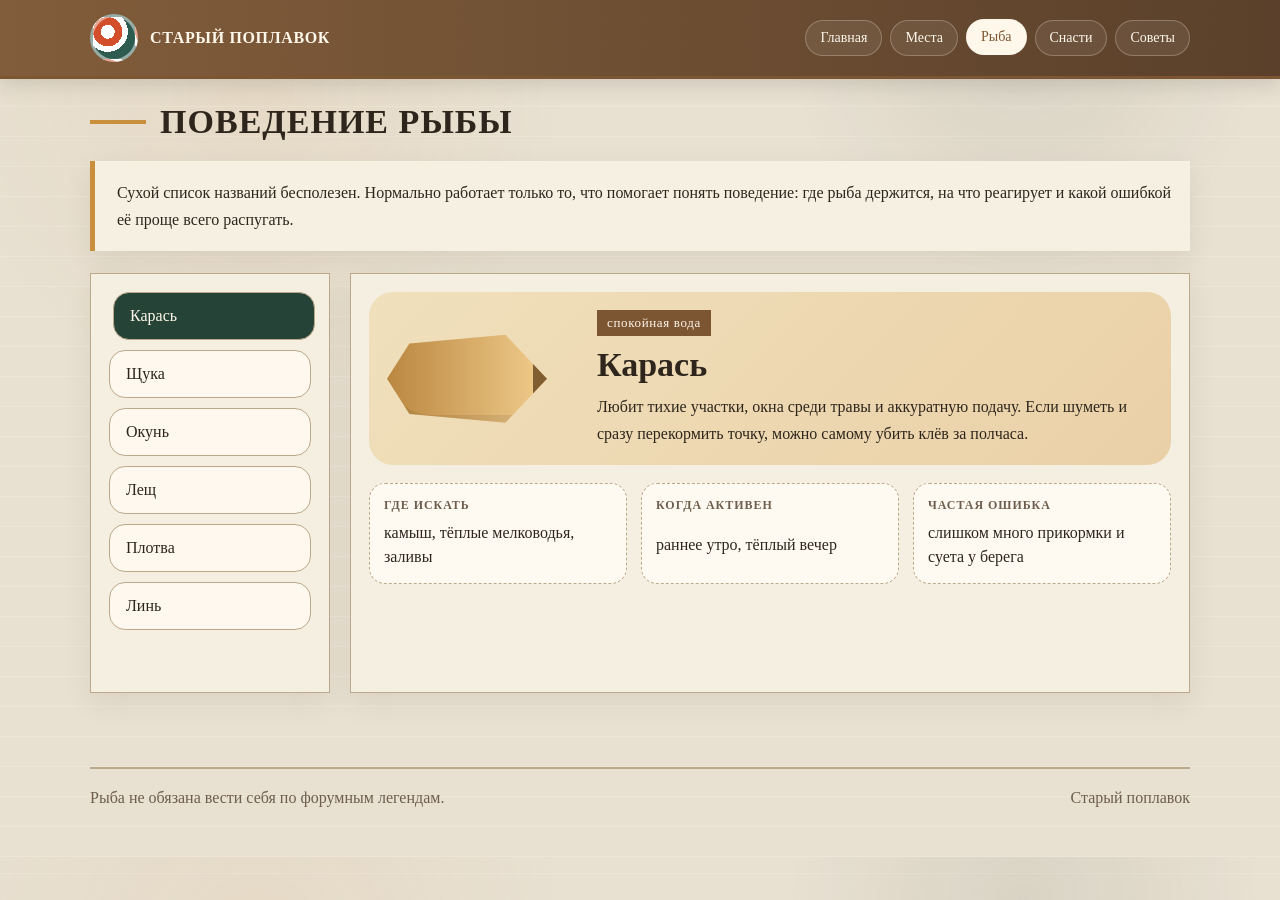
==== fish.html @ b64a4b58 "Add files via upload" ====
<!doctype html>
<html lang="ru">
<head>
  <meta charset="UTF-8">
  <meta name="viewport" content="width=device-width, initial-scale=1.0">
  <title>Рыба</title>
  <link rel="stylesheet" href="styles.css">
</head>
<body>
  <header class="topbar">
    <div class="container topbar-inner">
      <div class="brand"><div class="brand-badge"></div><div>Старый поплавок</div></div>
      <nav class="nav">
        <a href="index.html">Главная</a>
        <a href="spots.html">Места</a>
        <a class="active" href="fish.html">Рыба</a>
        <a href="gear.html">Снасти</a>
        <a href="tips.html">Советы</a>
      </nav>
    </div>
  </header>

  <main class="section">
    <div class="container">
      <div class="section-title"><span></span><h2>Поведение рыбы</h2></div>
      <div class="note">Сухой список названий бесполезен. Нормально работает только то, что помогает понять поведение: где рыба держится, на что реагирует и какой ошибкой её проще всего распугать.</div>

      <div class="fish-layout">
        <aside class="fish-menu card">
          <button class="fish-tab active" data-fish="karas" type="button">Карась</button>
          <button class="fish-tab" data-fish="pike" type="button">Щука</button>
          <button class="fish-tab" data-fish="okun" type="button">Окунь</button>
          <button class="fish-tab" data-fish="lesh" type="button">Лещ</button>
          <button class="fish-tab" data-fish="plotva" type="button">Плотва</button>
          <button class="fish-tab" data-fish="lin" type="button">Линь</button>
        </aside>

        <section class="fish-stage card">
          <div class="fish-view active" id="karas">
            <div class="fish-banner warm">
              <div class="fish-silhouette"></div>
              <div>
                <div class="ribbon">спокойная вода</div>
                <h3>Карась</h3>
                <p>Любит тихие участки, окна среди травы и аккуратную подачу. Если шуметь и сразу перекормить точку, можно самому убить клёв за полчаса.</p>
              </div>
            </div>
            <div class="fish-facts">
              <div><strong>Где искать</strong><span>камыш, тёплые мелководья, заливы</span></div>
              <div><strong>Когда активен</strong><span>раннее утро, тёплый вечер</span></div>
              <div><strong>Частая ошибка</strong><span>слишком много прикормки и суета у берега</span></div>
            </div>
          </div>

          <div class="fish-view" id="pike">
            <div class="fish-banner cool">
              <div class="fish-silhouette pike"></div>
              <div>
                <div class="ribbon">укрытие и атака</div>
                <h3>Щука</h3>
                <p>Не любит бессмысленные забросы в пустоту. Её точки — коряги, окна в траве, кромка камыша, резкий перепад глубины и короткая возможность для броска.</p>
              </div>
            </div>
            <div class="fish-facts">
              <div><strong>Где искать</strong><span>укрытия, свалы, травяные карманы</span></div>
              <div><strong>Когда активна</strong><span>утро, пасмурная погода, вечер</span></div>
              <div><strong>Частая ошибка</strong><span>монотонная проводка без понимания рельефа</span></div>
            </div>
          </div>

          <div class="fish-view" id="okun">
            <div class="fish-banner gold">
              <div class="fish-silhouette okun"></div>
              <div>
                <div class="ribbon">стайная рыба</div>
                <h3>Окунь</h3>
                <p>Часто выдаёт себя движением малька и всплесками. Может включиться резко, дать серию поклёвок и так же быстро исчезнуть, если тормозить с подачей.</p>
              </div>
            </div>
            <div class="fish-facts">
              <div><strong>Где искать</strong><span>бровки, мелкий хищный коридор, мостки</span></div>
              <div><strong>Когда активен</strong><span>весь день, если есть кормовой движ</span></div>
              <div><strong>Частая ошибка</strong><span>слишком крупная приманка и долгий поиск одной точкой</span></div>
            </div>
          </div>

          <div class="fish-view" id="lesh">
            <div class="fish-banner mist">
              <div class="fish-silhouette lesh"></div>
              <div>
                <div class="ribbon">стабильная точка</div>
                <h3>Лещ</h3>
                <p>Нуждается в темпе и терпении. Если место выбрано нормально, он любит размеренную работу, а не бесконечную смену дистанции и оснастки.</p>
              </div>
            </div>
            <div class="fish-facts">
              <div><strong>Где искать</strong><span>русло, глубина, выход с бровки</span></div>
              <div><strong>Когда активен</strong><span>утренние часы и ближе к вечеру</span></div>
              <div><strong>Частая ошибка</strong><span>неровная подача и слишком ранняя смена точки</span></div>
            </div>
          </div>

          <div class="fish-view" id="plotva">
            <div class="fish-banner warm">
              <div class="fish-silhouette plotva"></div>
              <div>
                <div class="ribbon">быстрый отклик</div>
                <h3>Плотва</h3>
                <p>Часто спасает день, когда крупная рыба молчит. Но она хорошо чувствует смену ветра, давления и грубую оснастку, которую многие недооценивают.</p>
              </div>
            </div>
            <div class="fish-facts">
              <div><strong>Где искать</strong><span>умеренная глубина, течение у кромки</span></div>
              <div><strong>Когда активна</strong><span>утро и стабильная погода</span></div>
              <div><strong>Частая ошибка</strong><span>грубая снасть и игнорирование ветра</span></div>
            </div>
          </div>

          <div class="fish-view" id="lin">
            <div class="fish-banner cool">
              <div class="fish-silhouette lin"></div>
              <div>
                <div class="ribbon">тихая заросшая вода</div>
                <h3>Линь</h3>
                <p>Рыба для терпеливых. Любит тишину, траву и аккуратность. Там, где человек начинает нервничать и передёргивать снасть каждые две минуты, линя уже не будет.</p>
              </div>
            </div>
            <div class="fish-facts">
              <div><strong>Где искать</strong><span>заросшие заводи, мягкое дно, тишина</span></div>
              <div><strong>Когда активен</strong><span>тёплые тихие зори</span></div>
              <div><strong>Частая ошибка</strong><span>слишком частые перезабросы и шум на точке</span></div>
            </div>
          </div>
        </section>
      </div>
    </div>
  </main>

  <footer class="footer">
    <div class="container footer-box">
      <div>Рыба не обязана вести себя по форумным легендам.</div>
      <div>Старый поплавок</div>
    </div>
  </footer>

  <script src="script.js"></script>
</body>
</html>
---- styles.css ----
:root{
  --bg:#e8e0d1;
  --paper:#f6f0e3;
  --deep:#254336;
  --wood:#7c5633;
  --accent:#c98f3d;
  --line:#bca98a;
  --text:#2e261d;
  --muted:#6d5e4d;
  --light:#fff8ee;
}
*{box-sizing:border-box}
html{scroll-behavior:smooth}
body{
  margin:0;
  font-family:Georgia,"Times New Roman",serif;
  color:var(--text);
  background:
    radial-gradient(circle at 20% 10%,rgba(201,143,61,.08),transparent 24%),
    radial-gradient(circle at 80% 5%,rgba(37,67,54,.08),transparent 18%),
    repeating-linear-gradient(0deg,rgba(255,255,255,.16),rgba(255,255,255,.16) 1px,transparent 1px,transparent 30px),
    var(--bg);
}
body.modal-open{overflow:hidden}
a{color:inherit;text-decoration:none}
img{max-width:100%;display:block}
button{font:inherit}
.container{width:min(1100px,92%);margin:0 auto}

.topbar{
  border-bottom:3px solid var(--wood);
  background:linear-gradient(to right,rgba(124,86,51,.95),rgba(85,58,36,.96));
  color:#fff7ea;
  position:sticky;top:0;z-index:20;
  box-shadow:0 6px 20px rgba(0,0,0,.12)
}
.topbar-inner{display:flex;align-items:center;justify-content:space-between;gap:20px;padding:14px 0}
.brand{display:flex;align-items:center;gap:12px;font-weight:700;letter-spacing:.04em;text-transform:uppercase}
.brand-badge{
  width:48px;height:48px;border-radius:50%;
  background:radial-gradient(circle at 35% 35%,#fff 0 18%,#d34f2b 18% 38%,#fff 38% 52%,#2d5b4f 52%);
  border:3px solid rgba(255,255,255,.5);
  animation:bob 2.8s ease-in-out infinite
}
@keyframes bob{0%,100%{transform:translateY(0)}50%{transform:translateY(-4px)}}
.nav{display:flex;flex-wrap:wrap;gap:8px}
.nav a{
  padding:9px 14px;border:1px solid rgba(255,247,234,.25);background:rgba(255,255,255,.08);
  border-radius:999px;font-size:14px;transition:.25s
}
.nav a:hover,.nav a.active{background:#fff7ea;color:var(--wood);transform:translateY(-1px)}

.hero{padding:56px 0 26px}
.hero-card{
  background:linear-gradient(135deg,rgba(246,240,227,.94),rgba(238,229,214,.95));
  border:2px solid var(--line);
  box-shadow:0 18px 40px rgba(70,50,25,.12);
  display:grid;grid-template-columns:1.15fr .85fr;gap:22px;
  padding:26px;position:relative;overflow:hidden
}
.hero-card:after{
  content:"";position:absolute;right:-70px;top:-70px;width:220px;height:220px;border-radius:50%;
  background:radial-gradient(circle,rgba(37,67,54,.12),transparent 70%)
}
.hero h1{font-size:58px;line-height:.95;margin:0 0 16px;text-transform:uppercase;letter-spacing:.02em;max-width:10ch}
.hero p{font-size:18px;line-height:1.65;margin:0 0 18px;color:var(--muted);max-width:62ch}
.tag-row{display:flex;flex-wrap:wrap;gap:10px;margin:18px 0 22px}
.tag{padding:8px 12px;border:1px dashed var(--wood);background:#fffaf1;font-size:14px}
.button-row{display:flex;flex-wrap:wrap;gap:12px}
.btn{
  border:none;cursor:pointer;padding:12px 18px;font-size:15px;letter-spacing:.03em;
  background:var(--deep);color:#fef8ed;border-radius:999px;box-shadow:0 8px 18px rgba(37,67,54,.18);
  transition:.25s;position:relative;overflow:hidden
}
.btn.alt{background:var(--accent);color:#2d220f}
.btn:hover{transform:translateY(-2px) scale(1.01)}
.btn::after{
  content:"";position:absolute;inset:auto auto -40px -40px;width:80px;height:80px;border-radius:50%;
  background:rgba(255,255,255,.18);transition:.35s
}
.btn:hover::after{transform:scale(3)}

.hero-illustration{
  min-height:330px;border:2px solid var(--line);
  background:linear-gradient(to top,#2c5044 0 22%,#4e7a69 22% 44%,#89b0a8 44% 69%,#dbe5cf 69%);
  position:relative;overflow:hidden
}
.sun-glow{position:absolute;right:54px;top:28px;width:72px;height:72px;border-radius:50%;background:radial-gradient(circle,rgba(255,241,185,.95) 0 38%,rgba(255,241,185,.18) 38% 62%,transparent 62%)}
.hero-illustration .shore{position:absolute;bottom:72px;left:-10px;right:-10px;height:18px;background:#74512f;transform:skewX(-14deg)}
.hero-illustration .water{position:absolute;bottom:0;left:0;right:0;height:96px;background:repeating-linear-gradient(180deg,#406d60,#406d60 8px,#4a7d6e 8px,#4a7d6e 16px)}
.hero-illustration .man{position:absolute;bottom:85px;left:30%;width:70px;height:140px;background:linear-gradient(#31453e 0 35%,#c29a63 35% 52%,#31453e 52% 100%);clip-path:polygon(38% 0,62% 0,64% 20%,82% 45%,72% 100%,58% 100%,52% 66%,48% 100%,34% 100%,28% 45%,36% 20%)}
.hero-illustration .rod{position:absolute;bottom:188px;left:42%;width:170px;height:4px;background:#1d1710;transform:rotate(-24deg);transform-origin:left center}
.hero-illustration .line{position:absolute;left:71.5%;top:126px;width:2px;height:132px;background:rgba(255,255,255,.8);transform:rotate(6deg);transform-origin:top center}
.hero-illustration .float{position:absolute;left:72.5%;bottom:80px;width:14px;height:28px;border-radius:14px;background:linear-gradient(#fff 0 45%,#d64d2b 45%);box-shadow:0 0 0 4px rgba(255,255,255,.08)}
.ripples{position:absolute;border:2px solid rgba(255,255,255,.33);border-radius:50%;width:42px;height:12px;left:69.5%;bottom:72px;animation:ripple 2.8s ease-out infinite}
.r2{animation-delay:1.4s}
@keyframes ripple{0%{transform:scale(.8);opacity:.8}100%{transform:scale(1.8);opacity:0}}

.section{padding:24px 0 48px}
.section-title{display:flex;align-items:center;gap:14px;margin-bottom:20px}
.section-title h2{margin:0;font-size:34px;text-transform:uppercase;letter-spacing:.03em}
.section-title span{width:56px;height:4px;background:var(--accent)}
.note{background:var(--paper);border-left:5px solid var(--accent);padding:18px 18px 18px 22px;line-height:1.7;box-shadow:0 10px 25px rgba(50,35,20,.08)}
.grid{display:grid;grid-template-columns:repeat(3,1fr);gap:18px}
.card{background:rgba(246,240,227,.96);border:1px solid var(--line);padding:18px;box-shadow:0 10px 26px rgba(70,50,25,.08);transition:.25s}
.card:hover{transform:translateY(-4px) rotate(-.25deg)}
.card h3{margin:0 0 10px;font-size:24px}
.card p{margin:0;color:var(--muted);line-height:1.65}
.ribbon{display:inline-block;background:var(--wood);color:#fff6ea;padding:5px 10px;font-size:13px;letter-spacing:.05em;margin-bottom:10px}
.split{display:grid;grid-template-columns:1fr 1fr;gap:20px}
.list-paper{background:var(--paper);border:1px solid var(--line);padding:18px 20px}
.list-paper ul{margin:0;padding-left:22px;line-height:1.9}
.feature-card{position:relative;overflow:hidden;min-height:210px}
.feature-mark{font-size:52px;font-weight:700;line-height:1;color:rgba(37,67,54,.12);margin-bottom:18px}
.timeline-paper{display:grid;gap:16px}
.timeline-row{display:grid;grid-template-columns:120px 1fr;gap:18px;padding:12px 0;border-bottom:1px dashed #d5c4aa}
.timeline-row:last-child{border-bottom:none}
.timeline-row strong{text-transform:uppercase;letter-spacing:.08em}
.timeline-row span{color:var(--muted);line-height:1.6}
.quote-paper{display:flex;flex-direction:column;justify-content:center;align-items:flex-start;min-height:260px}
.counter{font-size:52px;font-weight:700;color:var(--deep);line-height:1}
.small{font-size:14px;color:var(--muted)}
.rotating-quote{margin-top:18px;font-size:22px;line-height:1.6;max-width:18ch;transition:opacity .2s,transform .2s}
.rotating-quote.fade-swap{opacity:.2;transform:translateY(4px)}

.table-wrap{background:var(--paper);border:1px solid var(--line);overflow:auto}
table{width:100%;border-collapse:collapse}
th,td{padding:14px 12px;border-bottom:1px solid #d8cbb5;text-align:left;vertical-align:top}
th{background:#ede3d2;text-transform:uppercase;font-size:12px;letter-spacing:.08em}

.fish-layout{display:grid;grid-template-columns:240px 1fr;gap:20px;margin-top:22px}
.fish-menu{display:grid;gap:10px;align-content:start}
.fish-tab{
  width:100%;text-align:left;padding:14px 16px;border:1px solid var(--line);background:var(--light);
  color:var(--text);border-radius:16px;cursor:pointer;transition:.25s
}
.fish-tab:hover,.fish-tab.active{background:var(--deep);color:#fff7ea;transform:translateX(4px)}
.fish-stage{min-height:420px;position:relative;overflow:hidden}
.fish-view{display:none;animation:fadeRise .35s ease}
.fish-view.active{display:block}
@keyframes fadeRise{from{opacity:0;transform:translateY(8px)}to{opacity:1;transform:none}}
.fish-banner{display:grid;grid-template-columns:190px 1fr;gap:20px;padding:18px;border-radius:24px;margin-bottom:18px;align-items:center}
.fish-banner h3{margin:0 0 10px;font-size:34px}
.fish-banner p{color:var(--text)}
.fish-banner.warm{background:linear-gradient(135deg,#f0e0bc,#ead0a7)}
.fish-banner.cool{background:linear-gradient(135deg,#d6e4db,#bdd0c7)}
.fish-banner.gold{background:linear-gradient(135deg,#edd39c,#e6c27d)}
.fish-banner.mist{background:linear-gradient(135deg,#e5e5dd,#d4d2c2)}
.fish-silhouette{
  width:160px;height:88px;position:relative;
  background:linear-gradient(to right,#ba8740,#f2cd8d);
  border-radius:70px 42px 42px 70px;
  clip-path:polygon(0 50%,14% 10%,74% 0,100% 50%,74% 100%,14% 90%);
  box-shadow:inset 0 -8px 0 rgba(0,0,0,.08)
}
.fish-silhouette::after{content:"";position:absolute;right:-12px;top:28px;border-left:26px solid rgba(102,68,28,.8);border-top:16px solid transparent;border-bottom:16px solid transparent}
.fish-silhouette.pike{transform:scaleX(1.15);background:linear-gradient(to right,#7b8f58,#b7cb88)}
.fish-silhouette.okun{background:linear-gradient(to right,#c8892c,#f0c36d)}
.fish-silhouette.lesh{background:linear-gradient(to right,#8f8578,#ccc0af);height:96px}
.fish-silhouette.plotva{background:linear-gradient(to right,#a8917b,#d9c1a9)}
.fish-silhouette.lin{background:linear-gradient(to right,#5f7054,#98b07e)}
.fish-facts{display:grid;grid-template-columns:repeat(3,1fr);gap:14px}
.fish-facts div{background:#fffaf1;border:1px dashed var(--line);padding:14px;border-radius:16px;display:grid;gap:8px}
.fish-facts strong{text-transform:uppercase;font-size:12px;letter-spacing:.08em;color:var(--muted)}
.fish-facts span{line-height:1.5}

.tips-split{align-items:stretch}
.tips-stack{display:grid;gap:14px}
.tip-strip{border-left:4px solid var(--accent)}
.advice-panel{display:flex;flex-direction:column;justify-content:center;min-height:100%}
.check-grid{display:grid;grid-template-columns:repeat(3,1fr);gap:18px;margin-top:22px}
.check-card{background:var(--paper);border:1px solid var(--line);padding:18px;box-shadow:0 10px 24px rgba(70,50,25,.08)}
.check-card h3{margin:0 0 12px;font-size:22px}
.check-card ul{margin:0;padding-left:20px;line-height:1.8;color:var(--muted)}

.modal{
  position:fixed;inset:0;background:rgba(24,20,15,.52);display:flex;align-items:center;justify-content:center;
  padding:20px;opacity:0;pointer-events:none;transition:.25s;z-index:40
}
.modal.show{opacity:1;pointer-events:auto}
.modal-card{
  width:min(520px,100%);background:linear-gradient(135deg,#f8f1e3,#efe0c4);border:2px solid var(--line);
  box-shadow:0 24px 50px rgba(0,0,0,.24);padding:24px;border-radius:24px;position:relative;transform:translateY(12px);transition:.25s
}
.modal.show .modal-card{transform:translateY(0)}
.modal-card h3{margin:0 0 12px;font-size:30px}
.modal-card p{font-size:18px;line-height:1.7;margin:0 0 18px;color:var(--text)}
.modal-close{
  position:absolute;right:14px;top:10px;border:none;background:transparent;font-size:34px;line-height:1;cursor:pointer;color:var(--wood)
}

.footer{padding:26px 0 50px;color:var(--muted)}
.footer-box{border-top:2px solid var(--line);padding-top:20px;display:flex;justify-content:space-between;gap:16px;flex-wrap:wrap}

@media (max-width:900px){
  .hero-card,.split,.grid,.check-grid,.fish-layout,.fish-facts,.gear-grid,.spot-stage,.footer-main{grid-template-columns:1fr}
  .hero h1{font-size:42px;max-width:none}
  .fish-banner{grid-template-columns:1fr}
  .timeline-row{grid-template-columns:1fr;gap:6px}
}


.cast-line{position:absolute;inset:0;width:100%;height:100%;pointer-events:none}
.cast-line path{fill:none;stroke:rgba(255,255,255,.78);stroke-width:2.2;stroke-linecap:round;filter:drop-shadow(0 0 1px rgba(255,255,255,.12))}
.site-footer{padding:22px 0 38px;color:var(--muted)}
.footer-main{border-top:2px solid var(--line);padding-top:22px;display:grid;grid-template-columns:1.3fr 1fr 1fr 1fr;gap:22px}
.footer-col{display:grid;align-content:start;gap:8px}
.footer-col a,.footer-col p{margin:0;line-height:1.6}
.footer-title,.footer-heading{font-weight:700;color:var(--text);text-transform:uppercase;letter-spacing:.06em;font-size:13px}
.footer-branding p{max-width:34ch}
.footer-bottom{border-top:1px solid #ccbca1;margin-top:18px;padding-top:14px;display:flex;justify-content:space-between;gap:12px;flex-wrap:wrap;font-size:14px}
.spot-stage{display:grid;grid-template-columns:1fr 1fr;gap:18px;margin-top:22px}
.spot-stage.second{margin-top:18px}
.spot-card{position:relative;min-height:290px;padding:24px;border:1px solid var(--line);overflow:hidden;background:linear-gradient(180deg,rgba(246,240,227,.96),rgba(236,227,208,.97));box-shadow:0 10px 26px rgba(70,50,25,.08)}
.spot-card::before{content:"";position:absolute;left:0;right:0;bottom:0;height:42%;opacity:.75}
.spot-card::after{content:"";position:absolute;inset:auto 0 0 0;height:14px;background:repeating-linear-gradient(90deg,rgba(255,255,255,.06),rgba(255,255,255,.06) 26px,rgba(0,0,0,.04) 26px,rgba(0,0,0,.04) 52px)}
.spot-card.reeds::before{background:linear-gradient(180deg,transparent 0 40%,rgba(64,103,85,.95) 40% 100%)}
.spot-card.current::before{background:linear-gradient(180deg,transparent 0 38%,rgba(82,122,126,.85) 38% 100%)}
.spot-card.bridge::before{background:linear-gradient(180deg,transparent 0 40%,rgba(71,90,79,.92) 40% 100%)}
.spot-card.shelf::before{background:linear-gradient(180deg,transparent 0 42%,rgba(95,120,97,.9) 42% 100%)}
.spot-card h3,.spot-card p,.spot-card ul,.spot-badge{position:relative;z-index:1}
.spot-card h3{margin:10px 0 12px;font-size:30px}
.spot-card p{line-height:1.65;max-width:34ch}
.spot-card ul{margin:16px 0 0;padding-left:20px;line-height:1.8}
.spot-badge{display:inline-block;padding:6px 10px;border:1px solid rgba(46,38,29,.18);background:rgba(255,248,238,.82);text-transform:uppercase;letter-spacing:.08em;font-size:12px}
.gear-grid{display:grid;grid-template-columns:repeat(3,1fr);gap:18px;margin-top:22px}
.gear-card{background:rgba(246,240,227,.96);border:1px solid var(--line);padding:20px;box-shadow:0 10px 26px rgba(70,50,25,.08);transition:.25s}
.gear-card:hover{transform:translateY(-4px)}
.gear-top{display:grid;grid-template-columns:78px 1fr;gap:16px;align-items:center;margin-bottom:12px}
.gear-kicker{text-transform:uppercase;letter-spacing:.08em;font-size:12px;color:var(--muted)}
.gear-card h3{margin:4px 0 0;font-size:28px}
.gear-card p{line-height:1.7;color:var(--muted)}
.gear-card ul{margin:14px 0 0;padding-left:20px;line-height:1.8}
.gear-icon{width:78px;height:78px;border-radius:22px;background:#e8dcc5;position:relative;border:1px solid #ccb893}
.float-kit::before{content:"";position:absolute;left:34px;top:14px;width:10px;height:44px;border-radius:10px;background:linear-gradient(#fff 0 48%,#d45534 48%)}
.float-kit::after{content:"";position:absolute;left:18px;bottom:15px;width:42px;height:12px;border:2px solid rgba(60,98,82,.6);border-radius:50%}
.spin-kit::before{content:"";position:absolute;left:16px;top:42px;width:46px;height:4px;background:#2e261d;transform:rotate(-24deg);transform-origin:left center}
.spin-kit::after{content:"";position:absolute;left:44px;top:26px;width:14px;height:14px;border:3px solid #7c5633;border-radius:50%}
.feeder-kit::before{content:"";position:absolute;left:20px;top:22px;width:40px;height:24px;border:3px solid #7c5633;border-radius:8px;box-shadow:inset 0 0 0 3px transparent;background:repeating-linear-gradient(90deg,#7c5633,#7c5633 3px,transparent 3px,transparent 9px)}
.feeder-kit::after{content:"";position:absolute;left:30px;top:46px;width:18px;height:18px;border-left:3px solid #7c5633;border-bottom:3px solid #7c5633;transform:rotate(-45deg)}
.mini-title{margin:0 0 14px;font-size:24px}
.kit-line{display:grid;gap:4px;padding:10px 0;border-bottom:1px dashed #d5c4aa}
.kit-line:last-child{border-bottom:none}
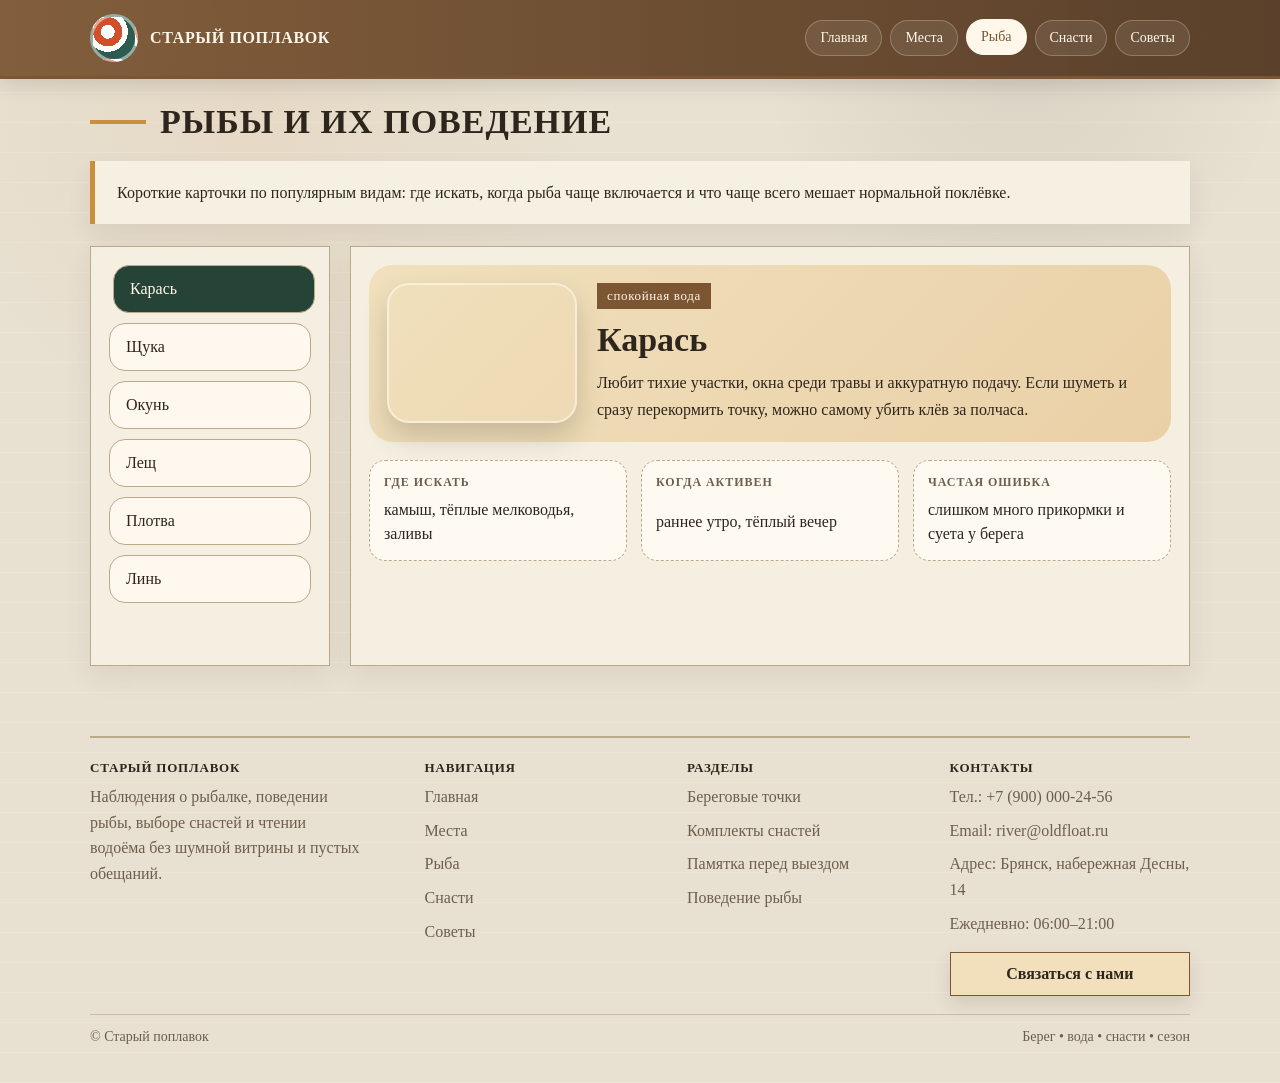
==== commit e1a9a51c: "Add files via upload" ====
--- a/fish.html
+++ b/fish.html
@@ -3,7 +3,7 @@
 <head>
   <meta charset="UTF-8">
   <meta name="viewport" content="width=device-width, initial-scale=1.0">
-  <title>Рыба</title>
+  <title>Рыбы</title>
   <link rel="stylesheet" href="styles.css">
 </head>
 <body>
@@ -22,8 +22,8 @@
 
   <main class="section">
     <div class="container">
-      <div class="section-title"><span></span><h2>Поведение рыбы</h2></div>
-      <div class="note">Сухой список названий бесполезен. Нормально работает только то, что помогает понять поведение: где рыба держится, на что реагирует и какой ошибкой её проще всего распугать.</div>
+      <div class="section-title"><span></span><h2>Рыбы и их поведение</h2></div>
+      <div class="note">Короткие карточки по популярным видам: где искать, когда рыба чаще включается и что чаще всего мешает нормальной поклёвке.</div>
 
       <div class="fish-layout">
         <aside class="fish-menu card">
@@ -38,7 +38,7 @@
         <section class="fish-stage card">
           <div class="fish-view active" id="karas">
             <div class="fish-banner warm">
-              <div class="fish-silhouette"></div>
+              <div class="fish-photo" style="background-image:url('https://commons.wikimedia.org/wiki/Special:FilePath/Carassius%20carassius%201.jpg')"></div>
               <div>
                 <div class="ribbon">спокойная вода</div>
                 <h3>Карась</h3>
@@ -54,7 +54,7 @@
 
           <div class="fish-view" id="pike">
             <div class="fish-banner cool">
-              <div class="fish-silhouette pike"></div>
+              <div class="fish-photo" style="background-image:url('https://commons.wikimedia.org/wiki/Special:FilePath/Pike%20fishing%20in%20Finland.JPG')"></div>
               <div>
                 <div class="ribbon">укрытие и атака</div>
                 <h3>Щука</h3>
@@ -70,7 +70,7 @@
 
           <div class="fish-view" id="okun">
             <div class="fish-banner gold">
-              <div class="fish-silhouette okun"></div>
+              <div class="fish-photo" style="background-image:url('https://commons.wikimedia.org/wiki/Special:FilePath/European%20perch%2020060726.jpg')"></div>
               <div>
                 <div class="ribbon">стайная рыба</div>
                 <h3>Окунь</h3>
@@ -86,7 +86,7 @@
 
           <div class="fish-view" id="lesh">
             <div class="fish-banner mist">
-              <div class="fish-silhouette lesh"></div>
+              <div class="fish-photo" style="background-image:url('https://commons.wikimedia.org/wiki/Special:FilePath/Carp%20bream1.jpg')"></div>
               <div>
                 <div class="ribbon">стабильная точка</div>
                 <h3>Лещ</h3>
@@ -102,7 +102,7 @@
 
           <div class="fish-view" id="plotva">
             <div class="fish-banner warm">
-              <div class="fish-silhouette plotva"></div>
+              <div class="fish-photo" style="background-image:url('https://commons.wikimedia.org/wiki/Special:FilePath/Rutilus%20rutilus%20Prague%20Vltava%205.jpg')"></div>
               <div>
                 <div class="ribbon">быстрый отклик</div>
                 <h3>Плотва</h3>
@@ -118,7 +118,7 @@
 
           <div class="fish-view" id="lin">
             <div class="fish-banner cool">
-              <div class="fish-silhouette lin"></div>
+              <div class="fish-photo" style="background-image:url('https://commons.wikimedia.org/wiki/Special:FilePath/Tinca%20tinca%20Prague%20Vltava%202.jpg')"></div>
               <div>
                 <div class="ribbon">тихая заросшая вода</div>
                 <h3>Линь</h3>
@@ -135,13 +135,60 @@
       </div>
     </div>
   </main>
+<footer class="site-footer">
+  <div class="container footer-main">
+    <div class="footer-col footer-branding">
+      <div class="footer-title">Старый поплавок</div>
+      <p>Наблюдения о рыбалке, поведении рыбы, выборе снастей и чтении водоёма без шумной витрины и пустых обещаний.</p>
+    </div>
+    <div class="footer-col">
+      <div class="footer-heading">Навигация</div>
+      <a href="index.html">Главная</a>
+      <a href="spots.html">Места</a>
+      <a href="fish.html">Рыба</a>
+      <a href="gear.html">Снасти</a>
+      <a href="tips.html">Советы</a>
+    </div>
+    <div class="footer-col">
+      <div class="footer-heading">Разделы</div>
+      <a href="spots.html#routes">Береговые точки</a>
+      <a href="gear.html#kits">Комплекты снастей</a>
+      <a href="tips.html#checklist">Памятка перед выездом</a>
+      <a href="fish.html">Поведение рыбы</a>
+    </div>
+    <div class="footer-col footer-contact">
+      <div class="footer-heading">Контакты</div>
+      <p>Тел.: +7 (900) 000-24-56</p>
+      <p>Email: river@oldfloat.ru</p>
+      <p>Адрес: Брянск, набережная Десны, 14</p>
+      <p>Ежедневно: 06:00–21:00</p>
+      <button class="footer-contact-btn" id="contactBtn" type="button">Связаться с нами</button>
+    </div>
+  </div>
+  <div class="container footer-bottom">
+    <div>© Старый поплавок</div>
+    <div>Берег • вода • снасти • сезон</div>
+  </div>
+</footer>
 
-  <footer class="footer">
-    <div class="container footer-box">
-      <div>Рыба не обязана вести себя по форумным легендам.</div>
-      <div>Старый поплавок</div>
-    </div>
-  </footer>
+<div id="contactModal" class="modal" aria-hidden="true">
+  <div class="modal-card contact-card">
+    <button class="modal-close" id="closeContactModal" type="button" aria-label="Закрыть">×</button>
+    <div class="ribbon">обратная связь</div>
+    <h3>Напишите нам</h3>
+    <p class="contact-intro">Оставьте сообщение, если хотите уточнить подбор снастей, поведение рыбы или условия на воде.</p>
+    <form class="contact-form" id="contactForm">
+      <label>Имя<input type="text" name="name" placeholder="Ваше имя" required></label>
+      <label>Email<input type="email" name="email" placeholder="name@example.com" required></label>
+      <label>Сообщение<textarea name="message" rows="5" placeholder="Коротко опишите вопрос" required></textarea></label>
+      <div class="contact-actions">
+        <button class="btn" type="submit">Отправить</button>
+        <span class="form-status" id="contactStatus"></span>
+      </div>
+    </form>
+  </div>
+</div>
+
 
   <script src="script.js"></script>
 </body>
--- a/styles.css
+++ b/styles.css
@@ -164,6 +164,14 @@
 .fish-facts strong{text-transform:uppercase;font-size:12px;letter-spacing:.08em;color:var(--muted)}
 .fish-facts span{line-height:1.5}
 
+.fish-photo{
+  width:190px;height:140px;border-radius:22px;border:2px solid rgba(255,248,238,.6);
+  background-size:cover;background-position:center center;
+  box-shadow:0 14px 28px rgba(0,0,0,.16);
+}
+.fish-banner .ribbon{margin-bottom:12px}
+.fish-banner p{line-height:1.7}
+
 .tips-split{align-items:stretch}
 .tips-stack{display:grid;gap:14px}
 .tip-strip{border-left:4px solid var(--accent)}
@@ -196,6 +204,7 @@
   .hero-card,.split,.grid,.check-grid,.fish-layout,.fish-facts,.gear-grid,.spot-stage,.footer-main{grid-template-columns:1fr}
   .hero h1{font-size:42px;max-width:none}
   .fish-banner{grid-template-columns:1fr}
+  .fish-photo{width:100%;height:220px}
   .timeline-row{grid-template-columns:1fr;gap:6px}
 }
 
@@ -241,3 +250,25 @@
 .mini-title{margin:0 0 14px;font-size:24px}
 .kit-line{display:grid;gap:4px;padding:10px 0;border-bottom:1px dashed #d5c4aa}
 .kit-line:last-child{border-bottom:none}
+
+
+.footer-contact-btn{
+  margin-top:8px;padding:12px 16px;border:1px solid var(--wood);background:#f1e0bb;color:var(--text);
+  font:inherit;font-weight:700;cursor:pointer;box-shadow:0 8px 18px rgba(70,50,25,.12);transition:.25s;
+}
+.footer-contact-btn:hover{transform:translateY(-2px);background:#ead1a0}
+.contact-card{max-width:620px}
+.contact-intro{margin-bottom:14px;color:var(--muted)}
+.contact-form{display:grid;gap:14px}
+.contact-form label{display:grid;gap:8px;font-weight:700;color:var(--text)}
+.contact-form input,.contact-form textarea{
+  width:100%;padding:12px 14px;border:1px solid #c7b18d;background:#fffaf1;color:var(--text);
+  font:inherit;resize:vertical;box-sizing:border-box;border-radius:12px;
+}
+.contact-form input:focus,.contact-form textarea:focus{outline:2px solid rgba(139,110,71,.25);border-color:var(--wood)}
+.contact-actions{display:flex;align-items:center;gap:14px;flex-wrap:wrap}
+.form-status{font-size:14px;color:var(--muted)}
+.spot-card{min-height:380px;padding:24px 24px 122px}
+.spot-card::before{left:0;right:0;bottom:0;height:96px;opacity:.85}
+.spot-card::after{height:16px}
+.spot-card p{max-width:none}
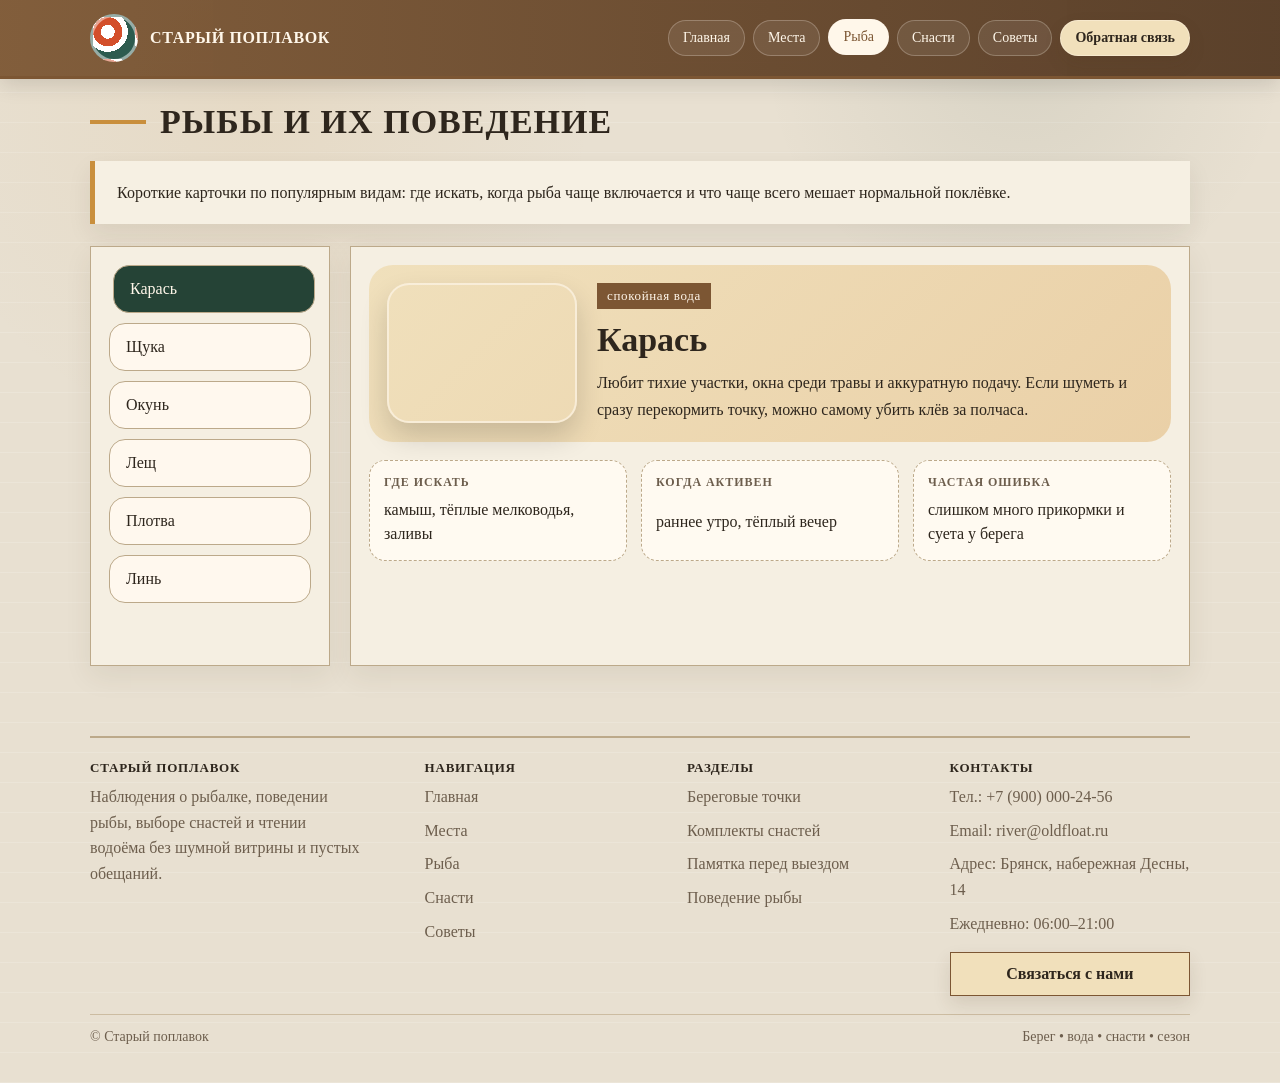
==== commit 82a8d1e7: "Add files via upload" ====
--- a/fish.html
+++ b/fish.html
@@ -16,6 +16,7 @@
         <a class="active" href="fish.html">Рыба</a>
         <a href="gear.html">Снасти</a>
         <a href="tips.html">Советы</a>
+        <a href="#contact" class="nav-contact-btn" data-open-contact="true">Обратная связь</a>
       </nav>
     </div>
   </header>
--- a/styles.css
+++ b/styles.css
@@ -49,6 +49,19 @@
   border-radius:999px;font-size:14px;transition:.25s
 }
 .nav a:hover,.nav a.active{background:#fff7ea;color:var(--wood);transform:translateY(-1px)}
+.nav-contact-btn{
+  background:#f1e0bb !important;
+  color:var(--text) !important;
+  border:1px solid rgba(255,247,234,.38) !important;
+  font-weight:700;
+  box-shadow:0 8px 18px rgba(70,50,25,.12);
+}
+.nav-contact-btn:hover{
+  background:#fff7ea !important;
+  color:var(--wood) !important;
+  transform:translateY(-1px);
+}
+
 
 .hero{padding:56px 0 26px}
 .hero-card{
